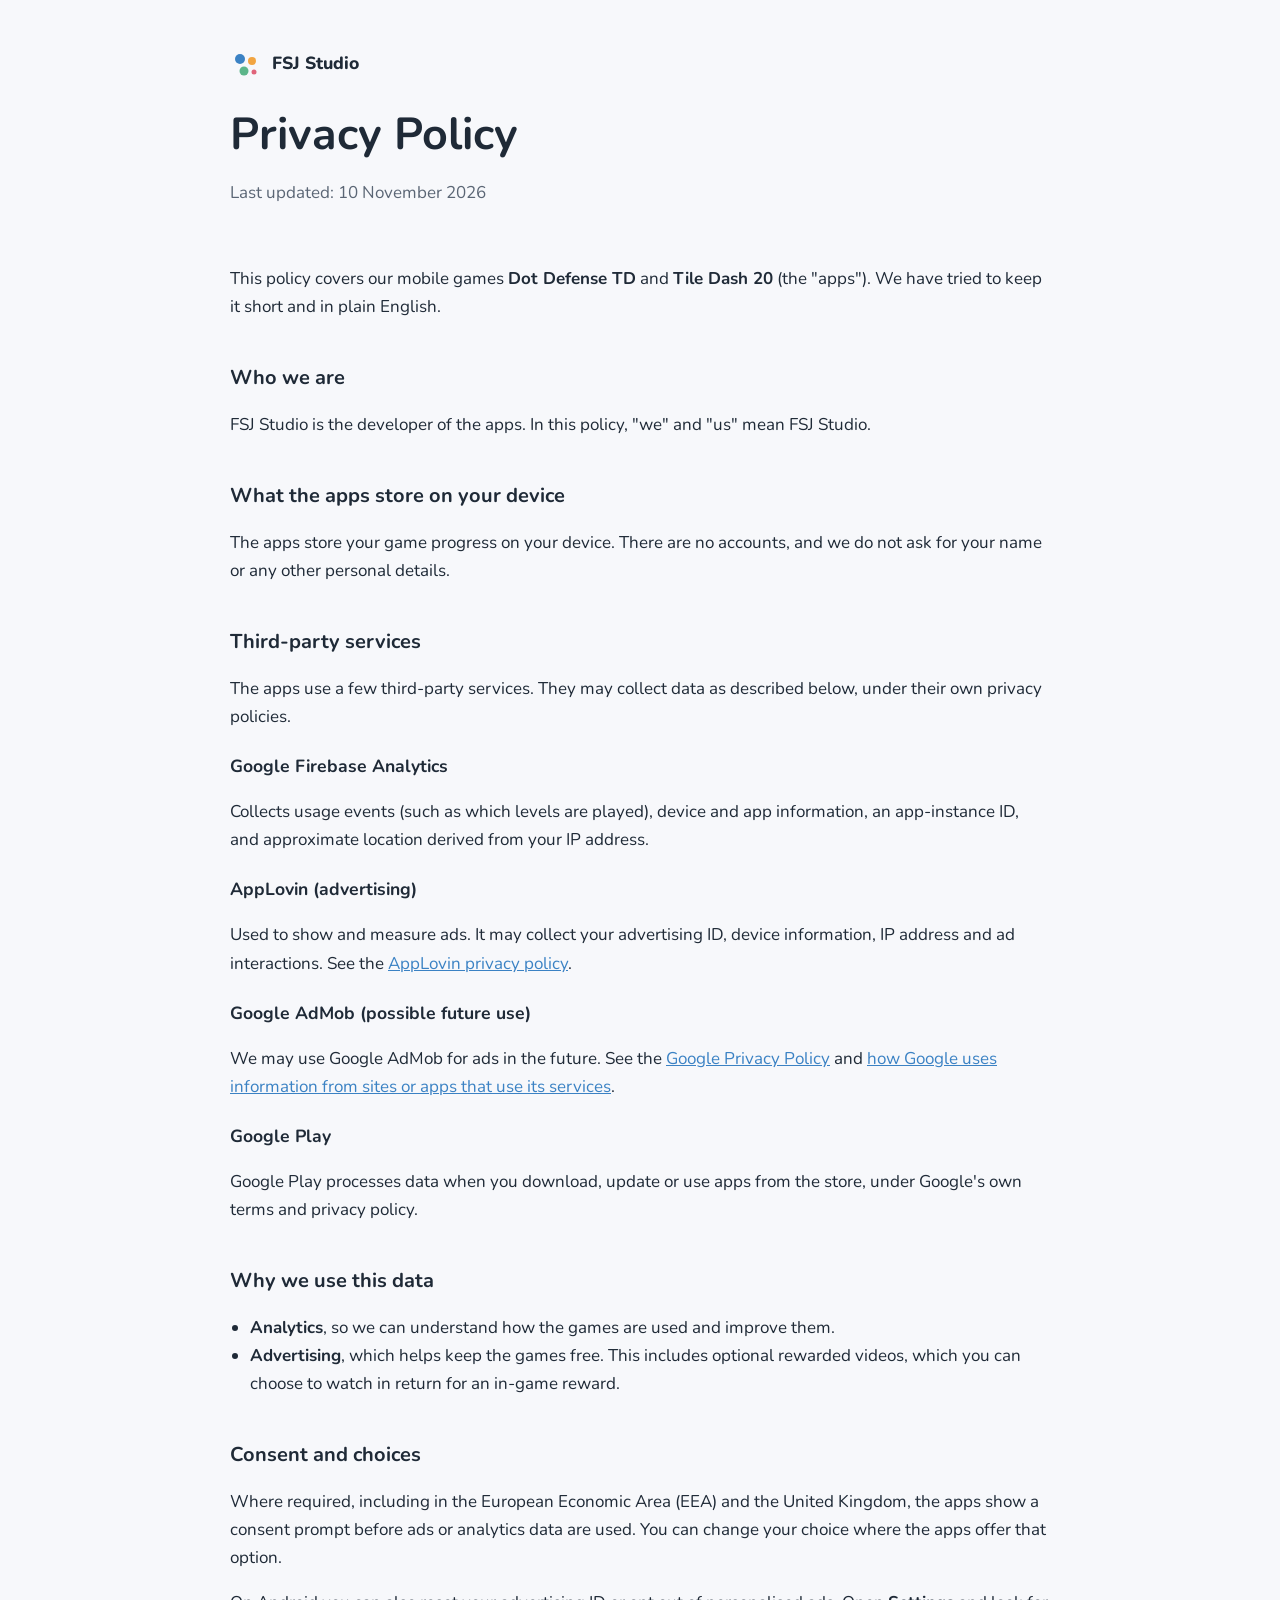
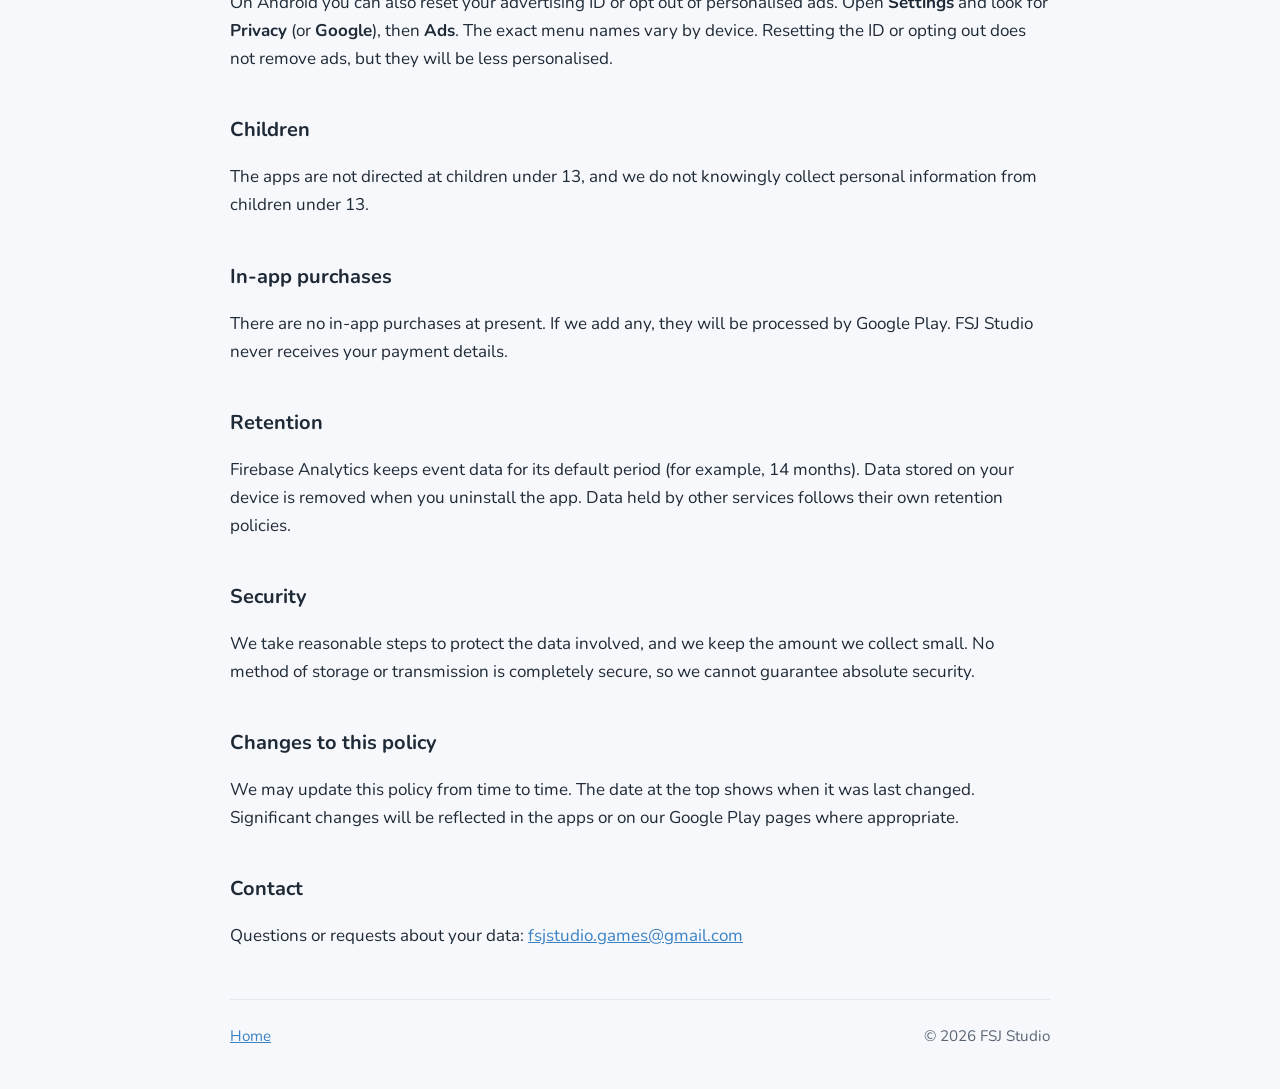
==== privacy.html @ f6c55702 "Add FSJ Studio static site Landing page, privacy policy, app-ads.txt, stylesheet and favicon.  Co-Au" ====
<!doctype html>
<html lang="en">
<head>
<meta charset="utf-8">
<meta name="viewport" content="width=device-width, initial-scale=1">
<title>Privacy Policy — FSJ Studio</title>
<meta name="description" content="Privacy policy for FSJ Studio games Dot Defense TD and Tile Dash 20.">
<link rel="icon" href="favicon.svg" type="image/svg+xml">
<link rel="preconnect" href="https://fonts.googleapis.com">
<link rel="preconnect" href="https://fonts.gstatic.com" crossorigin>
<link rel="stylesheet" href="https://fonts.googleapis.com/css2?family=Nunito:wght@400;700;800&amp;display=swap">
<link rel="stylesheet" href="style.css">
</head>
<body>
<div class="wrap">
<header>
<a class="brand" href="./"><img src="favicon.svg" alt="" width="32" height="32">FSJ Studio</a>
<h1>Privacy Policy</h1>
<p class="date">Last updated: 10 November 2026</p>
</header>
<main class="doc">
<p>This policy covers our mobile games <strong>Dot Defense TD</strong> and <strong>Tile Dash 20</strong> (the "apps"). We have tried to keep it short and in plain English.</p>

<h2>Who we are</h2>
<p>FSJ Studio is the developer of the apps. In this policy, "we" and "us" mean FSJ Studio.</p>

<h2>What the apps store on your device</h2>
<p>The apps store your game progress on your device. There are no accounts, and we do not ask for your name or any other personal details.</p>

<h2>Third-party services</h2>
<p>The apps use a few third-party services. They may collect data as described below, under their own privacy policies.</p>
<h3>Google Firebase Analytics</h3>
<p>Collects usage events (such as which levels are played), device and app information, an app-instance ID, and approximate location derived from your IP address.</p>
<h3>AppLovin (advertising)</h3>
<p>Used to show and measure ads. It may collect your advertising ID, device information, IP address and ad interactions. See the <a href="https://www.applovin.com/privacy/">AppLovin privacy policy</a>.</p>
<h3>Google AdMob (possible future use)</h3>
<p>We may use Google AdMob for ads in the future. See the <a href="https://policies.google.com/privacy">Google Privacy Policy</a> and <a href="https://policies.google.com/technologies/partner-sites">how Google uses information from sites or apps that use its services</a>.</p>
<h3>Google Play</h3>
<p>Google Play processes data when you download, update or use apps from the store, under Google's own terms and privacy policy.</p>

<h2>Why we use this data</h2>
<ul>
<li><strong>Analytics</strong>, so we can understand how the games are used and improve them.</li>
<li><strong>Advertising</strong>, which helps keep the games free. This includes optional rewarded videos, which you can choose to watch in return for an in-game reward.</li>
</ul>

<h2>Consent and choices</h2>
<p>Where required, including in the European Economic Area (EEA) and the United Kingdom, the apps show a consent prompt before ads or analytics data are used. You can change your choice where the apps offer that option.</p>
<p>On Android you can also reset your advertising ID or opt out of personalised ads. Open <strong>Settings</strong> and look for <strong>Privacy</strong> (or <strong>Google</strong>), then <strong>Ads</strong>. The exact menu names vary by device. Resetting the ID or opting out does not remove ads, but they will be less personalised.</p>

<h2>Children</h2>
<p>The apps are not directed at children under 13, and we do not knowingly collect personal information from children under 13.</p>

<h2>In-app purchases</h2>
<p>There are no in-app purchases at present. If we add any, they will be processed by Google Play. FSJ Studio never receives your payment details.</p>

<h2>Retention</h2>
<p>Firebase Analytics keeps event data for its default period (for example, 14 months). Data stored on your device is removed when you uninstall the app. Data held by other services follows their own retention policies.</p>

<h2>Security</h2>
<p>We take reasonable steps to protect the data involved, and we keep the amount we collect small. No method of storage or transmission is completely secure, so we cannot guarantee absolute security.</p>

<h2>Changes to this policy</h2>
<p>We may update this policy from time to time. The date at the top shows when it was last changed. Significant changes will be reflected in the apps or on our Google Play pages where appropriate.</p>

<h2>Contact</h2>
<p>Questions or requests about your data: <a href="mailto:fsjstudio.games@gmail.com">fsjstudio.games@gmail.com</a></p>
</main>
<footer>
<a href="./">Home</a>
<span>© 2026 FSJ Studio</span>
</footer>
</div>
</body>
</html>
---- style.css ----
:root{--bg:#f7f8fb;--ink:#1f2a37;--muted:#5b6675;--card:#fff;--line:#e3e7ee;--accent:#3b82c4}
*{box-sizing:border-box}
html{-webkit-text-size-adjust:100%}
body{margin:0;background:var(--bg);color:var(--ink);font:17px/1.65 "Nunito",system-ui,-apple-system,"Segoe UI",Roboto,sans-serif;overflow-wrap:break-word}
.wrap{max-width:860px;margin:0 auto;padding:0 20px}
header{padding:48px 0 24px}
.brand{display:flex;align-items:center;gap:10px;font-weight:800;font-size:1.1rem;color:var(--ink);text-decoration:none}
.brand img{width:32px;height:32px}
h1{font-size:clamp(1.8rem,6vw,2.8rem);line-height:1.2;margin:28px 0 8px}
h2{font-size:1.25rem;margin:2em 0 .4em}
h3{font-size:1.1rem;margin:1.2em 0 .3em}
.lead{color:var(--muted);font-size:1.15rem;margin:0}
.cards{display:grid;gap:20px;grid-template-columns:repeat(auto-fit,minmax(260px,1fr));margin:24px 0 48px}
.card{background:var(--card);border:1px solid var(--line);border-radius:16px;padding:24px;display:flex;flex-direction:column;gap:8px}
.card h2{margin:0;font-size:1.35rem}
.card p{margin:0;color:var(--muted)}
.badge{display:inline-block;align-self:flex-start;background:#e8f1fb;color:#245a8d;border-radius:999px;padding:3px 12px;font-size:.85rem;font-weight:700}
.card a.btn{margin-top:auto;padding-top:8px;color:var(--accent);font-weight:700}
a{color:var(--accent)}
main.doc{padding-bottom:32px}
main.doc ul{padding-left:1.2em}
.date{color:var(--muted)}
footer{border-top:1px solid var(--line);padding:24px 0 40px;color:var(--muted);font-size:.95rem;display:flex;flex-wrap:wrap;gap:8px 24px;justify-content:space-between}
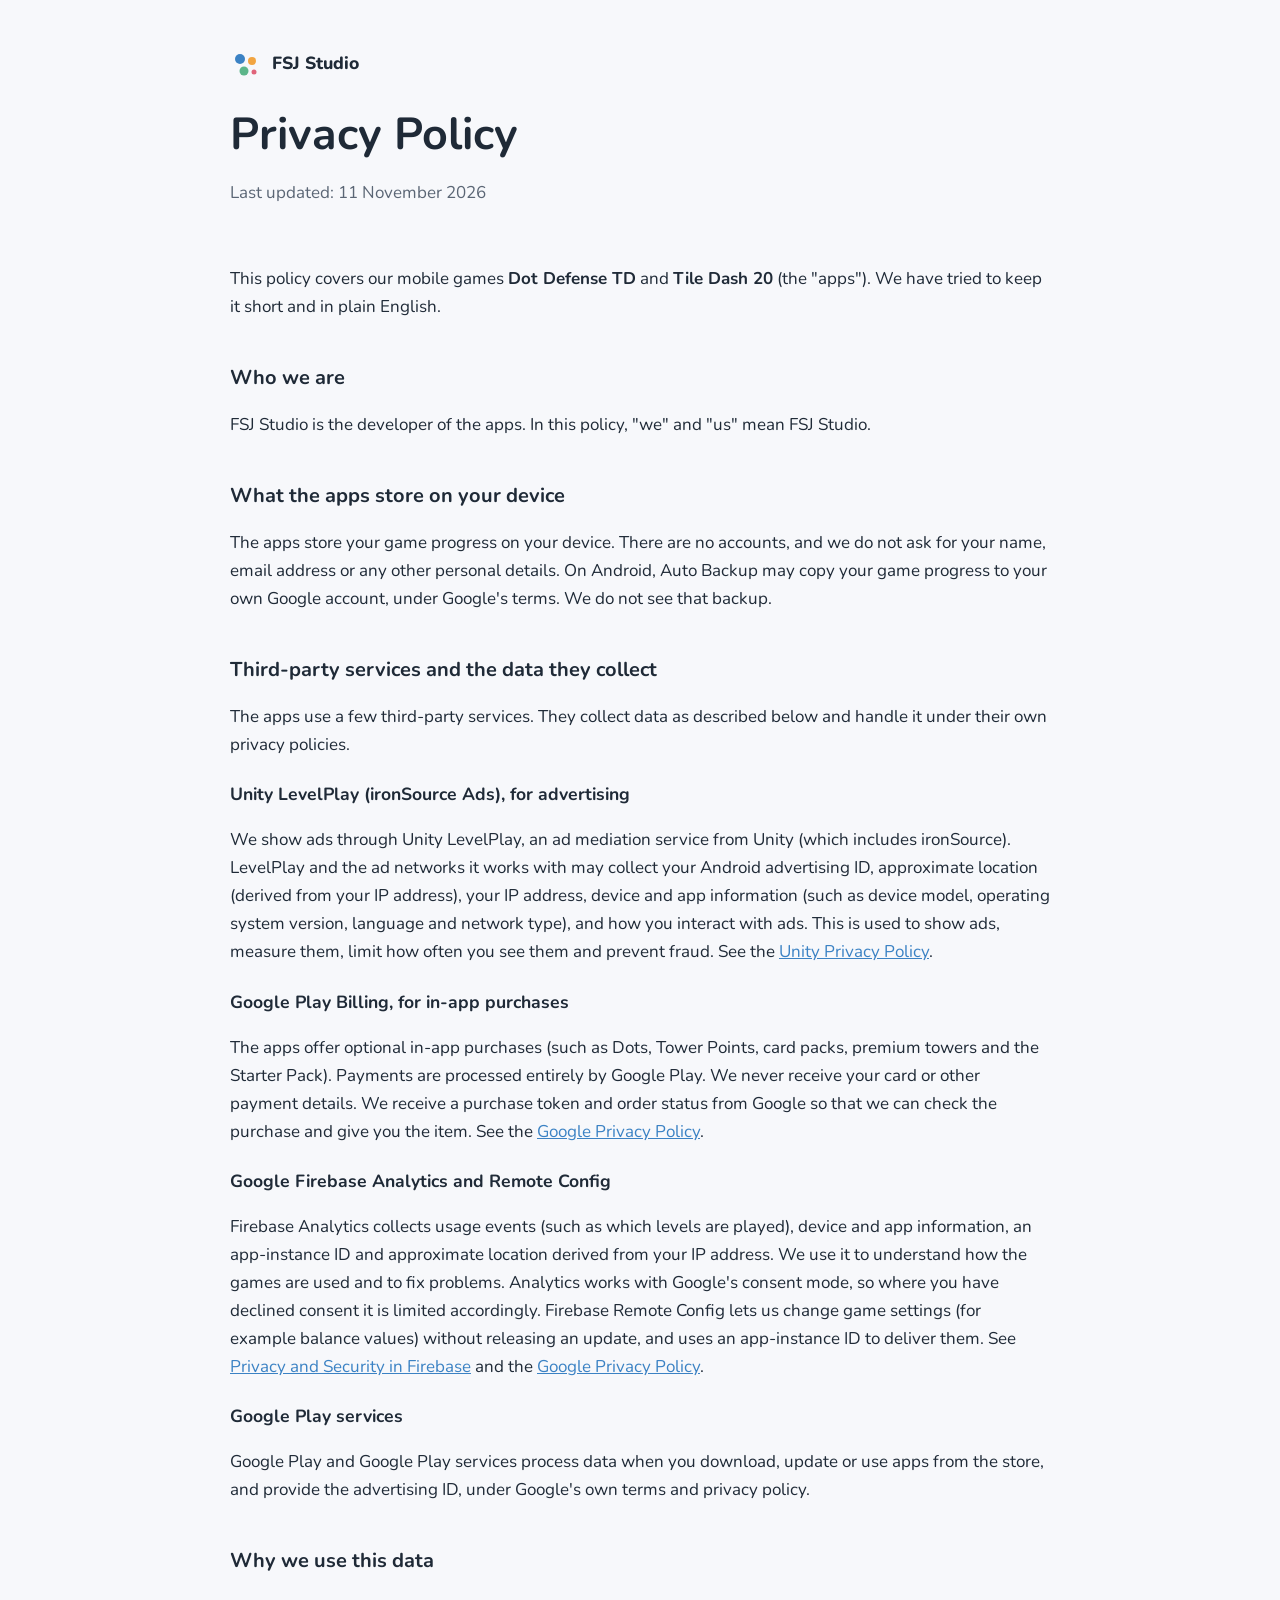
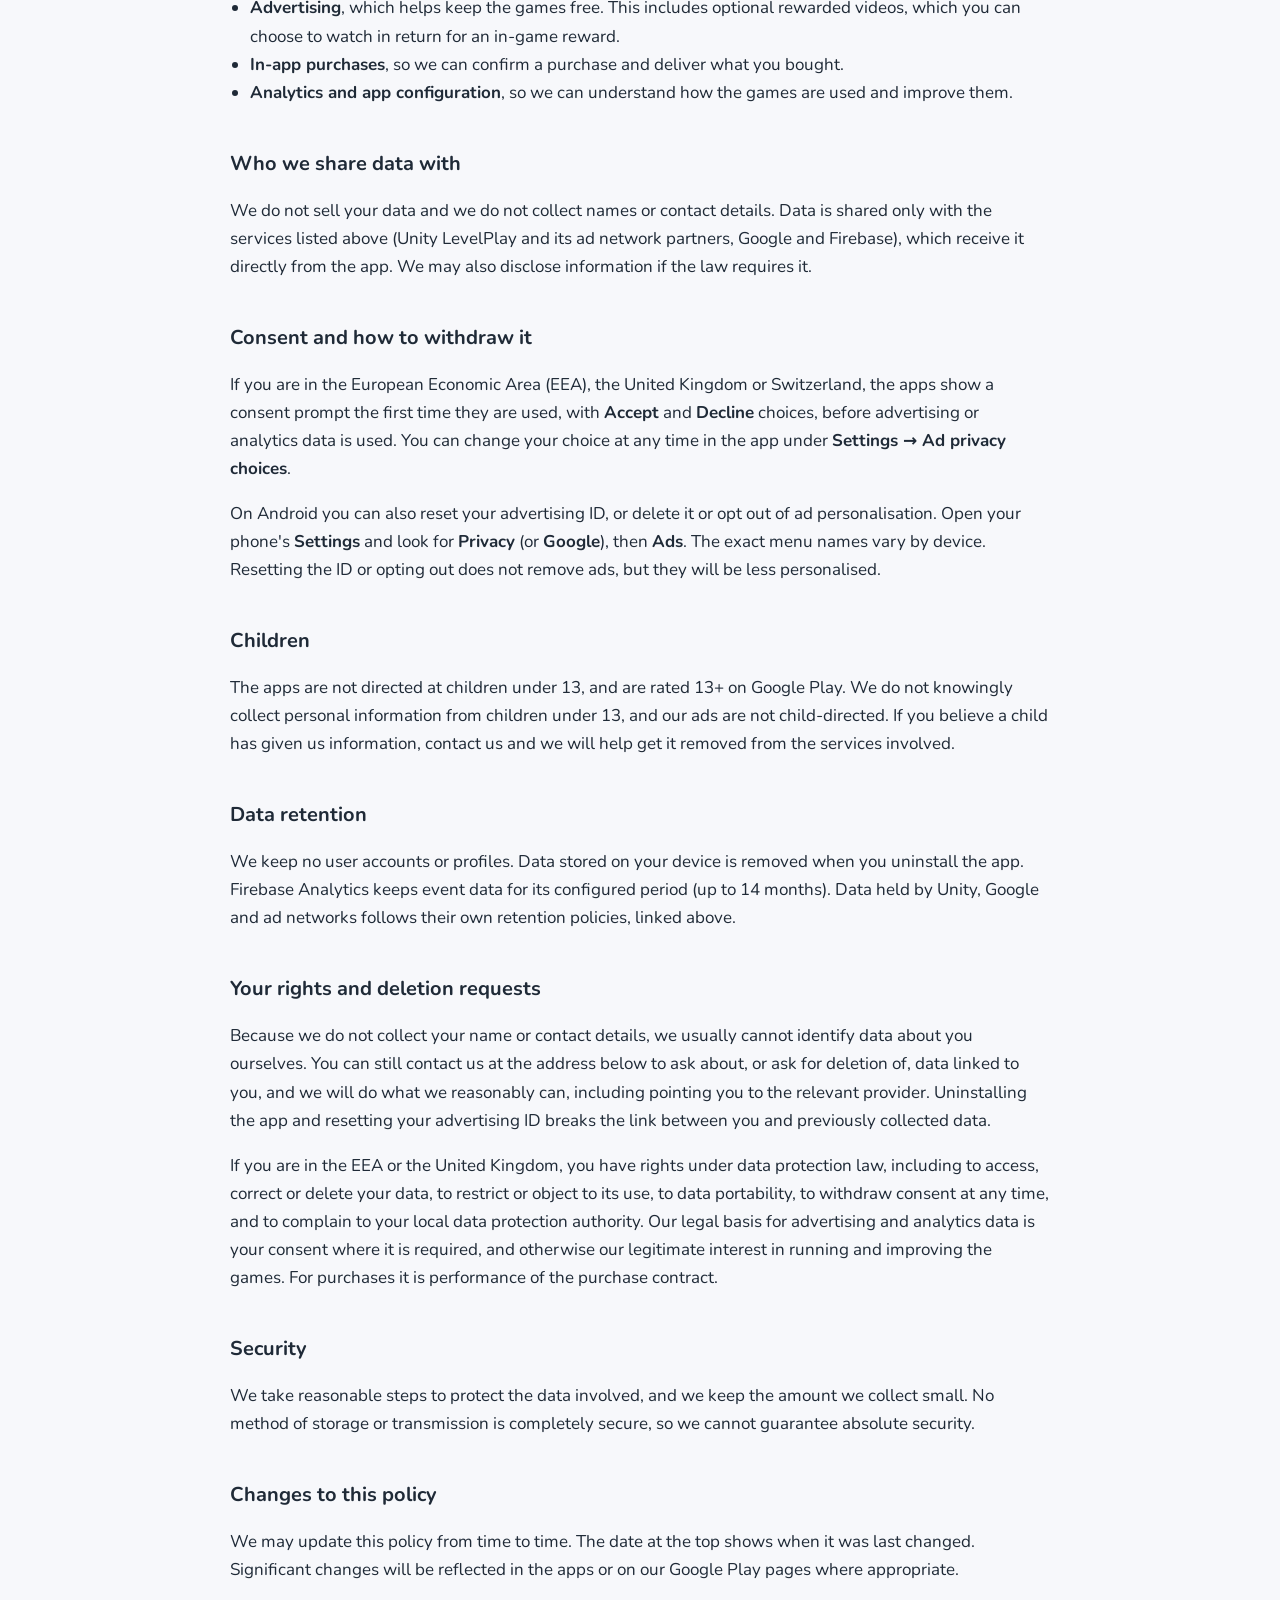
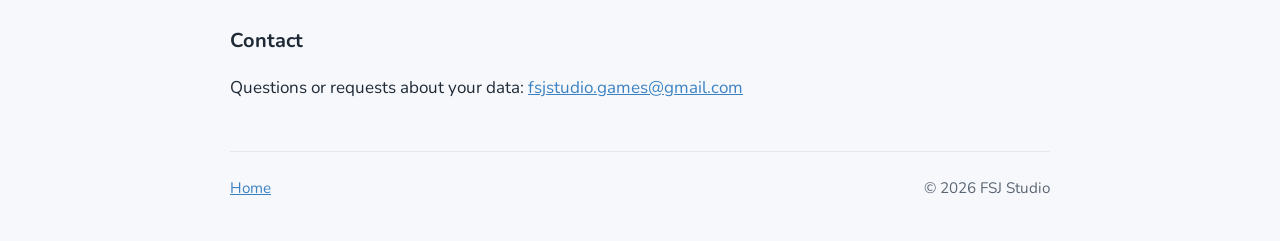
==== commit 30f1867e: "Update privacy policy and app-ads.txt for Dot Defense TD (Unity LevelPlay, Play Billing, Firebase) C" ====
--- a/privacy.html
+++ b/privacy.html
@@ -16,7 +16,7 @@
 <header>
 <a class="brand" href="./"><img src="favicon.svg" alt="" width="32" height="32">FSJ Studio</a>
 <h1>Privacy Policy</h1>
-<p class="date">Last updated: 10 November 2026</p>
+<p class="date">Last updated: 11 November 2026</p>
 </header>
 <main class="doc">
 <p>This policy covers our mobile games <strong>Dot Defense TD</strong> and <strong>Tile Dash 20</strong> (the "apps"). We have tried to keep it short and in plain English.</p>
@@ -25,37 +25,46 @@
 <p>FSJ Studio is the developer of the apps. In this policy, "we" and "us" mean FSJ Studio.</p>
 
 <h2>What the apps store on your device</h2>
-<p>The apps store your game progress on your device. There are no accounts, and we do not ask for your name or any other personal details.</p>
+<p>The apps store your game progress on your device. There are no accounts, and we do not ask for your name, email address or any other personal details. On Android, Auto Backup may copy your game progress to your own Google account, under Google's terms. We do not see that backup.</p>
 
-<h2>Third-party services</h2>
-<p>The apps use a few third-party services. They may collect data as described below, under their own privacy policies.</p>
-<h3>Google Firebase Analytics</h3>
-<p>Collects usage events (such as which levels are played), device and app information, an app-instance ID, and approximate location derived from your IP address.</p>
-<h3>AppLovin (advertising)</h3>
-<p>Used to show and measure ads. It may collect your advertising ID, device information, IP address and ad interactions. See the <a href="https://www.applovin.com/privacy/">AppLovin privacy policy</a>.</p>
-<h3>Google AdMob (possible future use)</h3>
-<p>We may use Google AdMob for ads in the future. See the <a href="https://policies.google.com/privacy">Google Privacy Policy</a> and <a href="https://policies.google.com/technologies/partner-sites">how Google uses information from sites or apps that use its services</a>.</p>
-<h3>Google Play</h3>
-<p>Google Play processes data when you download, update or use apps from the store, under Google's own terms and privacy policy.</p>
+<h2>Third-party services and the data they collect</h2>
+<p>The apps use a few third-party services. They collect data as described below and handle it under their own privacy policies.</p>
+
+<h3>Unity LevelPlay (ironSource Ads), for advertising</h3>
+<p>We show ads through Unity LevelPlay, an ad mediation service from Unity (which includes ironSource). LevelPlay and the ad networks it works with may collect your Android advertising ID, approximate location (derived from your IP address), your IP address, device and app information (such as device model, operating system version, language and network type), and how you interact with ads. This is used to show ads, measure them, limit how often you see them and prevent fraud. See the <a href="https://unity.com/legal/privacy-policy">Unity Privacy Policy</a>.</p>
+
+<h3>Google Play Billing, for in-app purchases</h3>
+<p>The apps offer optional in-app purchases (such as Dots, Tower Points, card packs, premium towers and the Starter Pack). Payments are processed entirely by Google Play. We never receive your card or other payment details. We receive a purchase token and order status from Google so that we can check the purchase and give you the item. See the <a href="https://policies.google.com/privacy">Google Privacy Policy</a>.</p>
+
+<h3>Google Firebase Analytics and Remote Config</h3>
+<p>Firebase Analytics collects usage events (such as which levels are played), device and app information, an app-instance ID and approximate location derived from your IP address. We use it to understand how the games are used and to fix problems. Analytics works with Google's consent mode, so where you have declined consent it is limited accordingly. Firebase Remote Config lets us change game settings (for example balance values) without releasing an update, and uses an app-instance ID to deliver them. See <a href="https://firebase.google.com/support/privacy">Privacy and Security in Firebase</a> and the <a href="https://policies.google.com/privacy">Google Privacy Policy</a>.</p>
+
+<h3>Google Play services</h3>
+<p>Google Play and Google Play services process data when you download, update or use apps from the store, and provide the advertising ID, under Google's own terms and privacy policy.</p>
 
 <h2>Why we use this data</h2>
 <ul>
-<li><strong>Analytics</strong>, so we can understand how the games are used and improve them.</li>
 <li><strong>Advertising</strong>, which helps keep the games free. This includes optional rewarded videos, which you can choose to watch in return for an in-game reward.</li>
+<li><strong>In-app purchases</strong>, so we can confirm a purchase and deliver what you bought.</li>
+<li><strong>Analytics and app configuration</strong>, so we can understand how the games are used and improve them.</li>
 </ul>
 
-<h2>Consent and choices</h2>
-<p>Where required, including in the European Economic Area (EEA) and the United Kingdom, the apps show a consent prompt before ads or analytics data are used. You can change your choice where the apps offer that option.</p>
-<p>On Android you can also reset your advertising ID or opt out of personalised ads. Open <strong>Settings</strong> and look for <strong>Privacy</strong> (or <strong>Google</strong>), then <strong>Ads</strong>. The exact menu names vary by device. Resetting the ID or opting out does not remove ads, but they will be less personalised.</p>
+<h2>Who we share data with</h2>
+<p>We do not sell your data and we do not collect names or contact details. Data is shared only with the services listed above (Unity LevelPlay and its ad network partners, Google and Firebase), which receive it directly from the app. We may also disclose information if the law requires it.</p>
+
+<h2>Consent and how to withdraw it</h2>
+<p>If you are in the European Economic Area (EEA), the United Kingdom or Switzerland, the apps show a consent prompt the first time they are used, with <strong>Accept</strong> and <strong>Decline</strong> choices, before advertising or analytics data is used. You can change your choice at any time in the app under <strong>Settings → Ad privacy choices</strong>.</p>
+<p>On Android you can also reset your advertising ID, or delete it or opt out of ad personalisation. Open your phone's <strong>Settings</strong> and look for <strong>Privacy</strong> (or <strong>Google</strong>), then <strong>Ads</strong>. The exact menu names vary by device. Resetting the ID or opting out does not remove ads, but they will be less personalised.</p>
 
 <h2>Children</h2>
-<p>The apps are not directed at children under 13, and we do not knowingly collect personal information from children under 13.</p>
+<p>The apps are not directed at children under 13, and are rated 13+ on Google Play. We do not knowingly collect personal information from children under 13, and our ads are not child-directed. If you believe a child has given us information, contact us and we will help get it removed from the services involved.</p>
 
-<h2>In-app purchases</h2>
-<p>There are no in-app purchases at present. If we add any, they will be processed by Google Play. FSJ Studio never receives your payment details.</p>
+<h2>Data retention</h2>
+<p>We keep no user accounts or profiles. Data stored on your device is removed when you uninstall the app. Firebase Analytics keeps event data for its configured period (up to 14 months). Data held by Unity, Google and ad networks follows their own retention policies, linked above.</p>
 
-<h2>Retention</h2>
-<p>Firebase Analytics keeps event data for its default period (for example, 14 months). Data stored on your device is removed when you uninstall the app. Data held by other services follows their own retention policies.</p>
+<h2>Your rights and deletion requests</h2>
+<p>Because we do not collect your name or contact details, we usually cannot identify data about you ourselves. You can still contact us at the address below to ask about, or ask for deletion of, data linked to you, and we will do what we reasonably can, including pointing you to the relevant provider. Uninstalling the app and resetting your advertising ID breaks the link between you and previously collected data.</p>
+<p>If you are in the EEA or the United Kingdom, you have rights under data protection law, including to access, correct or delete your data, to restrict or object to its use, to data portability, to withdraw consent at any time, and to complain to your local data protection authority. Our legal basis for advertising and analytics data is your consent where it is required, and otherwise our legitimate interest in running and improving the games. For purchases it is performance of the purchase contract.</p>
 
 <h2>Security</h2>
 <p>We take reasonable steps to protect the data involved, and we keep the amount we collect small. No method of storage or transmission is completely secure, so we cannot guarantee absolute security.</p>
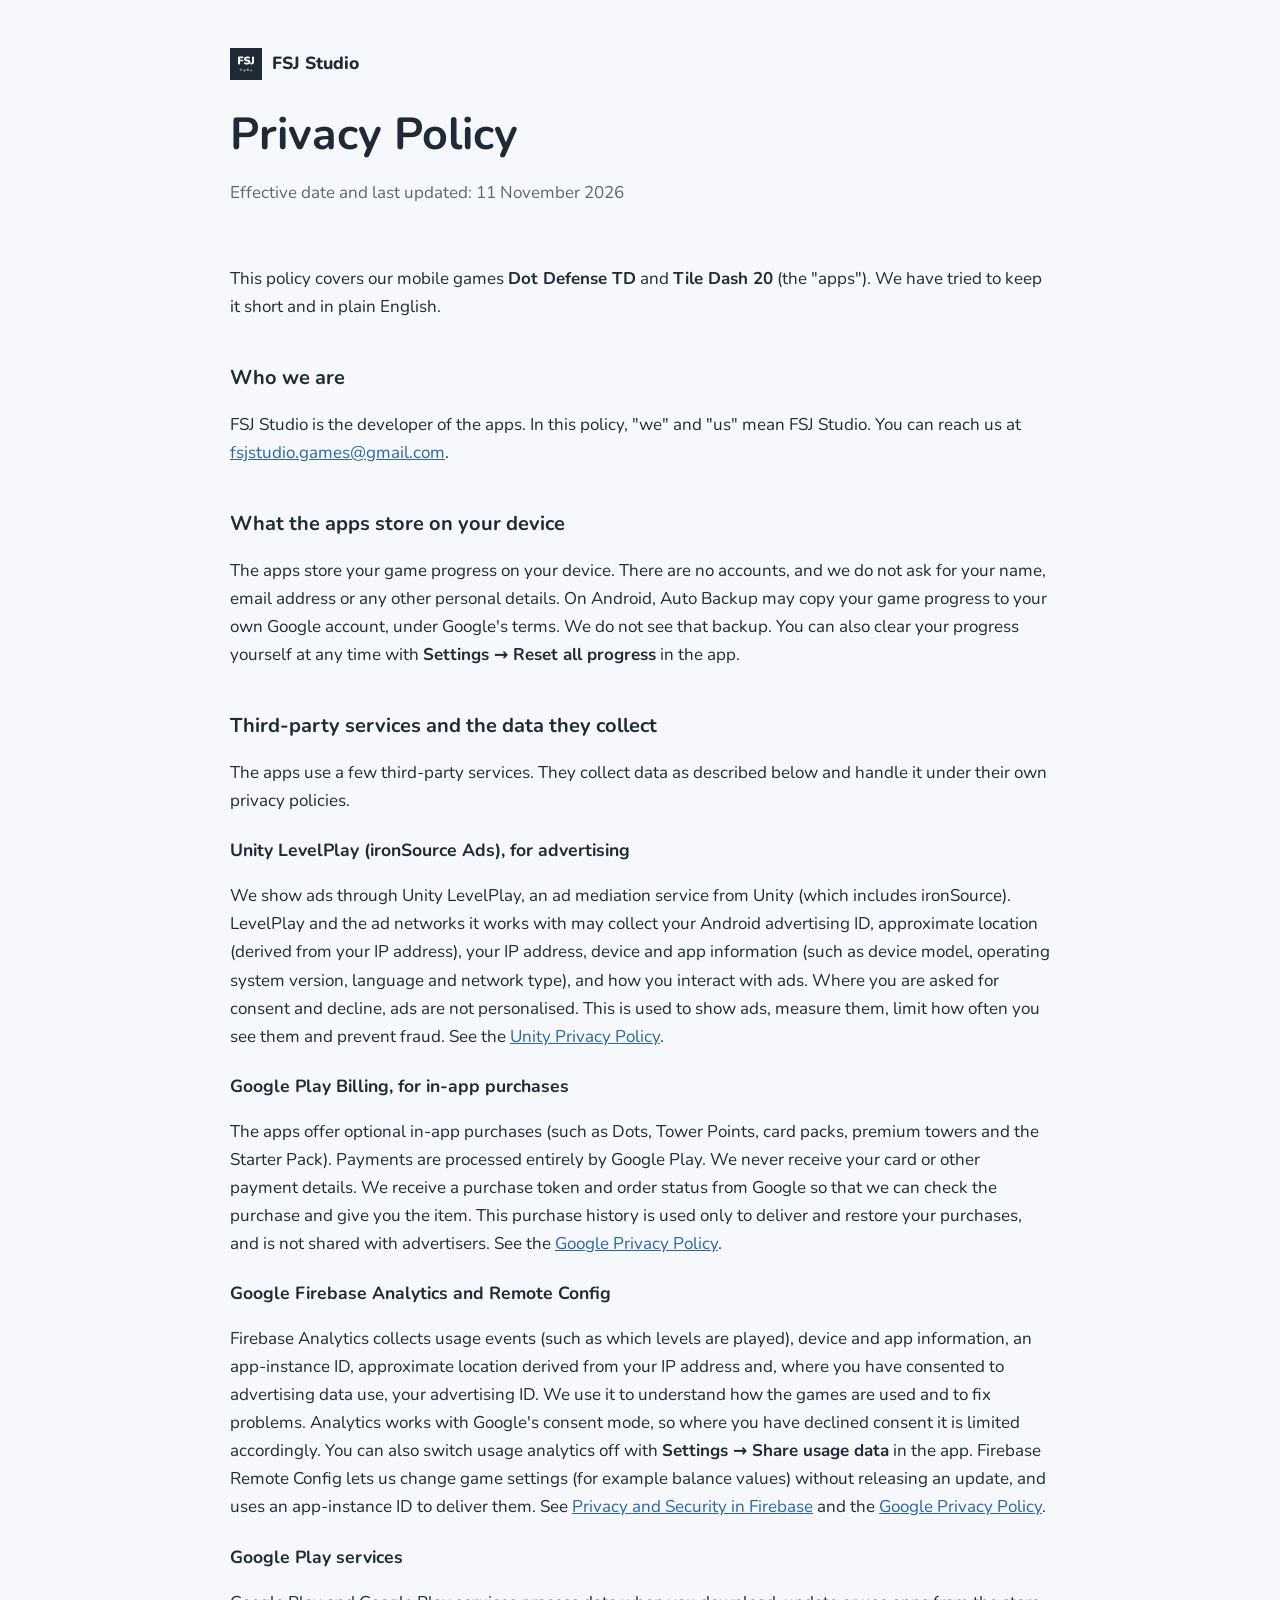
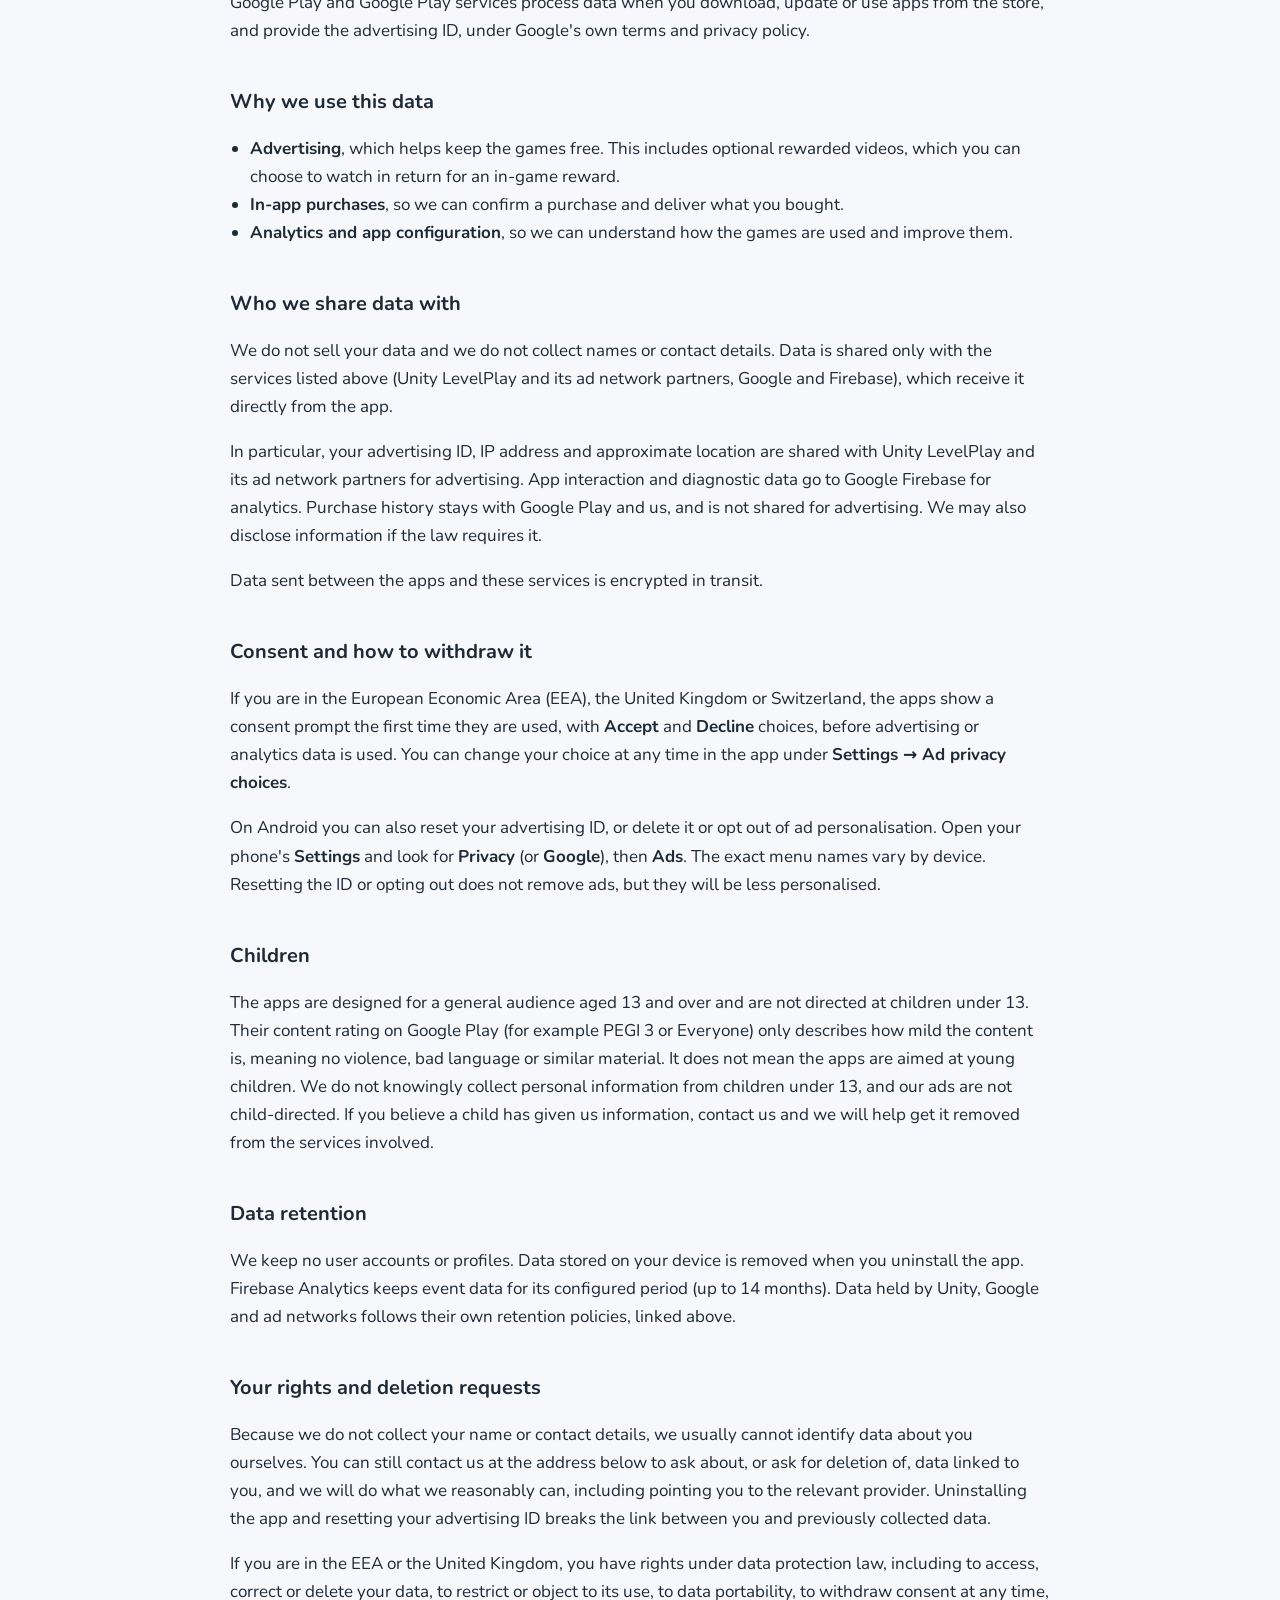
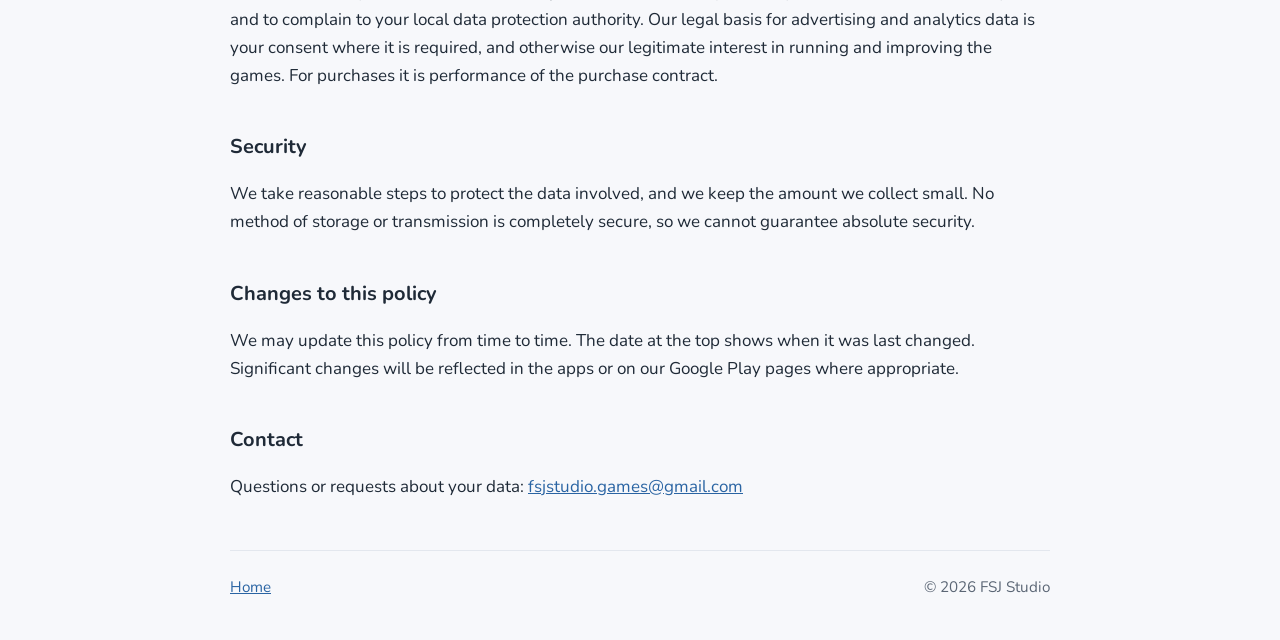
==== commit 5b439b1e: "Site: Dot Defense TD section, SEO/OG/JSON-LD, FSJ avatar favicon; privacy policy alignment with Data" ====
--- a/privacy.html
+++ b/privacy.html
@@ -3,9 +3,11 @@
 <head>
 <meta charset="utf-8">
 <meta name="viewport" content="width=device-width, initial-scale=1">
-<title>Privacy Policy — FSJ Studio</title>
+<title>Privacy Policy | FSJ Studio</title>
 <meta name="description" content="Privacy policy for FSJ Studio games Dot Defense TD and Tile Dash 20.">
+<link rel="canonical" href="https://frazsaleem.github.io/privacy.html">
 <link rel="icon" href="favicon.svg" type="image/svg+xml">
+<link rel="apple-touch-icon" href="apple-touch-icon.png">
 <link rel="preconnect" href="https://fonts.googleapis.com">
 <link rel="preconnect" href="https://fonts.gstatic.com" crossorigin>
 <link rel="stylesheet" href="https://fonts.googleapis.com/css2?family=Nunito:wght@400;700;800&amp;display=swap">
@@ -16,28 +18,28 @@
 <header>
 <a class="brand" href="./"><img src="favicon.svg" alt="" width="32" height="32">FSJ Studio</a>
 <h1>Privacy Policy</h1>
-<p class="date">Last updated: 11 November 2026</p>
+<p class="date">Effective date and last updated: 11 November 2026</p>
 </header>
 <main class="doc">
 <p>This policy covers our mobile games <strong>Dot Defense TD</strong> and <strong>Tile Dash 20</strong> (the "apps"). We have tried to keep it short and in plain English.</p>
 
 <h2>Who we are</h2>
-<p>FSJ Studio is the developer of the apps. In this policy, "we" and "us" mean FSJ Studio.</p>
+<p>FSJ Studio is the developer of the apps. In this policy, "we" and "us" mean FSJ Studio. You can reach us at <a href="mailto:fsjstudio.games@gmail.com">fsjstudio.games@gmail.com</a>.</p>
 
 <h2>What the apps store on your device</h2>
-<p>The apps store your game progress on your device. There are no accounts, and we do not ask for your name, email address or any other personal details. On Android, Auto Backup may copy your game progress to your own Google account, under Google's terms. We do not see that backup.</p>
+<p>The apps store your game progress on your device. There are no accounts, and we do not ask for your name, email address or any other personal details. On Android, Auto Backup may copy your game progress to your own Google account, under Google's terms. We do not see that backup. You can also clear your progress yourself at any time with <strong>Settings → Reset all progress</strong> in the app.</p>
 
 <h2>Third-party services and the data they collect</h2>
 <p>The apps use a few third-party services. They collect data as described below and handle it under their own privacy policies.</p>
 
 <h3>Unity LevelPlay (ironSource Ads), for advertising</h3>
-<p>We show ads through Unity LevelPlay, an ad mediation service from Unity (which includes ironSource). LevelPlay and the ad networks it works with may collect your Android advertising ID, approximate location (derived from your IP address), your IP address, device and app information (such as device model, operating system version, language and network type), and how you interact with ads. This is used to show ads, measure them, limit how often you see them and prevent fraud. See the <a href="https://unity.com/legal/privacy-policy">Unity Privacy Policy</a>.</p>
+<p>We show ads through Unity LevelPlay, an ad mediation service from Unity (which includes ironSource). LevelPlay and the ad networks it works with may collect your Android advertising ID, approximate location (derived from your IP address), your IP address, device and app information (such as device model, operating system version, language and network type), and how you interact with ads. Where you are asked for consent and decline, ads are not personalised. This is used to show ads, measure them, limit how often you see them and prevent fraud. See the <a href="https://unity.com/legal/privacy-policy">Unity Privacy Policy</a>.</p>
 
 <h3>Google Play Billing, for in-app purchases</h3>
-<p>The apps offer optional in-app purchases (such as Dots, Tower Points, card packs, premium towers and the Starter Pack). Payments are processed entirely by Google Play. We never receive your card or other payment details. We receive a purchase token and order status from Google so that we can check the purchase and give you the item. See the <a href="https://policies.google.com/privacy">Google Privacy Policy</a>.</p>
+<p>The apps offer optional in-app purchases (such as Dots, Tower Points, card packs, premium towers and the Starter Pack). Payments are processed entirely by Google Play. We never receive your card or other payment details. We receive a purchase token and order status from Google so that we can check the purchase and give you the item. This purchase history is used only to deliver and restore your purchases, and is not shared with advertisers. See the <a href="https://policies.google.com/privacy">Google Privacy Policy</a>.</p>
 
 <h3>Google Firebase Analytics and Remote Config</h3>
-<p>Firebase Analytics collects usage events (such as which levels are played), device and app information, an app-instance ID and approximate location derived from your IP address. We use it to understand how the games are used and to fix problems. Analytics works with Google's consent mode, so where you have declined consent it is limited accordingly. Firebase Remote Config lets us change game settings (for example balance values) without releasing an update, and uses an app-instance ID to deliver them. See <a href="https://firebase.google.com/support/privacy">Privacy and Security in Firebase</a> and the <a href="https://policies.google.com/privacy">Google Privacy Policy</a>.</p>
+<p>Firebase Analytics collects usage events (such as which levels are played), device and app information, an app-instance ID, approximate location derived from your IP address and, where you have consented to advertising data use, your advertising ID. We use it to understand how the games are used and to fix problems. Analytics works with Google's consent mode, so where you have declined consent it is limited accordingly. You can also switch usage analytics off with <strong>Settings → Share usage data</strong> in the app. Firebase Remote Config lets us change game settings (for example balance values) without releasing an update, and uses an app-instance ID to deliver them. See <a href="https://firebase.google.com/support/privacy">Privacy and Security in Firebase</a> and the <a href="https://policies.google.com/privacy">Google Privacy Policy</a>.</p>
 
 <h3>Google Play services</h3>
 <p>Google Play and Google Play services process data when you download, update or use apps from the store, and provide the advertising ID, under Google's own terms and privacy policy.</p>
@@ -50,14 +52,16 @@
 </ul>
 
 <h2>Who we share data with</h2>
-<p>We do not sell your data and we do not collect names or contact details. Data is shared only with the services listed above (Unity LevelPlay and its ad network partners, Google and Firebase), which receive it directly from the app. We may also disclose information if the law requires it.</p>
+<p>We do not sell your data and we do not collect names or contact details. Data is shared only with the services listed above (Unity LevelPlay and its ad network partners, Google and Firebase), which receive it directly from the app.</p>
+<p>In particular, your advertising ID, IP address and approximate location are shared with Unity LevelPlay and its ad network partners for advertising. App interaction and diagnostic data go to Google Firebase for analytics. Purchase history stays with Google Play and us, and is not shared for advertising. We may also disclose information if the law requires it.</p>
+<p>Data sent between the apps and these services is encrypted in transit.</p>
 
 <h2>Consent and how to withdraw it</h2>
 <p>If you are in the European Economic Area (EEA), the United Kingdom or Switzerland, the apps show a consent prompt the first time they are used, with <strong>Accept</strong> and <strong>Decline</strong> choices, before advertising or analytics data is used. You can change your choice at any time in the app under <strong>Settings → Ad privacy choices</strong>.</p>
 <p>On Android you can also reset your advertising ID, or delete it or opt out of ad personalisation. Open your phone's <strong>Settings</strong> and look for <strong>Privacy</strong> (or <strong>Google</strong>), then <strong>Ads</strong>. The exact menu names vary by device. Resetting the ID or opting out does not remove ads, but they will be less personalised.</p>
 
 <h2>Children</h2>
-<p>The apps are not directed at children under 13, and are rated 13+ on Google Play. We do not knowingly collect personal information from children under 13, and our ads are not child-directed. If you believe a child has given us information, contact us and we will help get it removed from the services involved.</p>
+<p>The apps are designed for a general audience aged 13 and over and are not directed at children under 13. Their content rating on Google Play (for example PEGI 3 or Everyone) only describes how mild the content is, meaning no violence, bad language or similar material. It does not mean the apps are aimed at young children. We do not knowingly collect personal information from children under 13, and our ads are not child-directed. If you believe a child has given us information, contact us and we will help get it removed from the services involved.</p>
 
 <h2>Data retention</h2>
 <p>We keep no user accounts or profiles. Data stored on your device is removed when you uninstall the app. Firebase Analytics keeps event data for its configured period (up to 14 months). Data held by Unity, Google and ad networks follows their own retention policies, linked above.</p>
--- a/style.css
+++ b/style.css
@@ -1,4 +1,4 @@
-:root{--bg:#f7f8fb;--ink:#1f2a37;--muted:#5b6675;--card:#fff;--line:#e3e7ee;--accent:#3b82c4}
+:root{--bg:#f7f8fb;--ink:#1f2a37;--muted:#5b6675;--card:#fff;--line:#e3e7ee;--accent:#2a64a3}
 *{box-sizing:border-box}
 html{-webkit-text-size-adjust:100%}
 body{margin:0;background:var(--bg);color:var(--ink);font:17px/1.65 "Nunito",system-ui,-apple-system,"Segoe UI",Roboto,sans-serif;overflow-wrap:break-word}
@@ -21,3 +21,15 @@
 main.doc ul{padding-left:1.2em}
 .date{color:var(--muted)}
 footer{border-top:1px solid var(--line);padding:24px 0 40px;color:var(--muted);font-size:.95rem;display:flex;flex-wrap:wrap;gap:8px 24px;justify-content:space-between}
+
+.game{background:var(--card);border:1px solid var(--line);border-radius:16px;padding:24px;margin:24px 0 20px;display:grid;gap:24px;grid-template-columns:minmax(0,1fr) minmax(0,1.3fr);align-items:start}
+.game h2{margin:8px 0 4px;font-size:1.6rem}
+.game p{margin:0 0 10px;color:var(--muted)}
+.game p.pitch{color:var(--ink);font-weight:700}
+.links{list-style:none;padding:0;margin:16px 0 0;display:grid;gap:8px}
+.links .btn{display:inline-block;background:var(--ink);color:#fff;text-decoration:none;font-weight:800;padding:10px 18px;border-radius:999px}
+.shots{display:grid;grid-template-columns:repeat(3,1fr);gap:10px}
+.shots img{width:100%;height:auto;border-radius:12px;border:1px solid var(--line);display:block}
+.cards{margin:0 0 48px}
+@media(max-width:700px){.game{grid-template-columns:1fr;padding:18px}}
+a:focus-visible{outline:3px solid #f2a541;outline-offset:2px}
